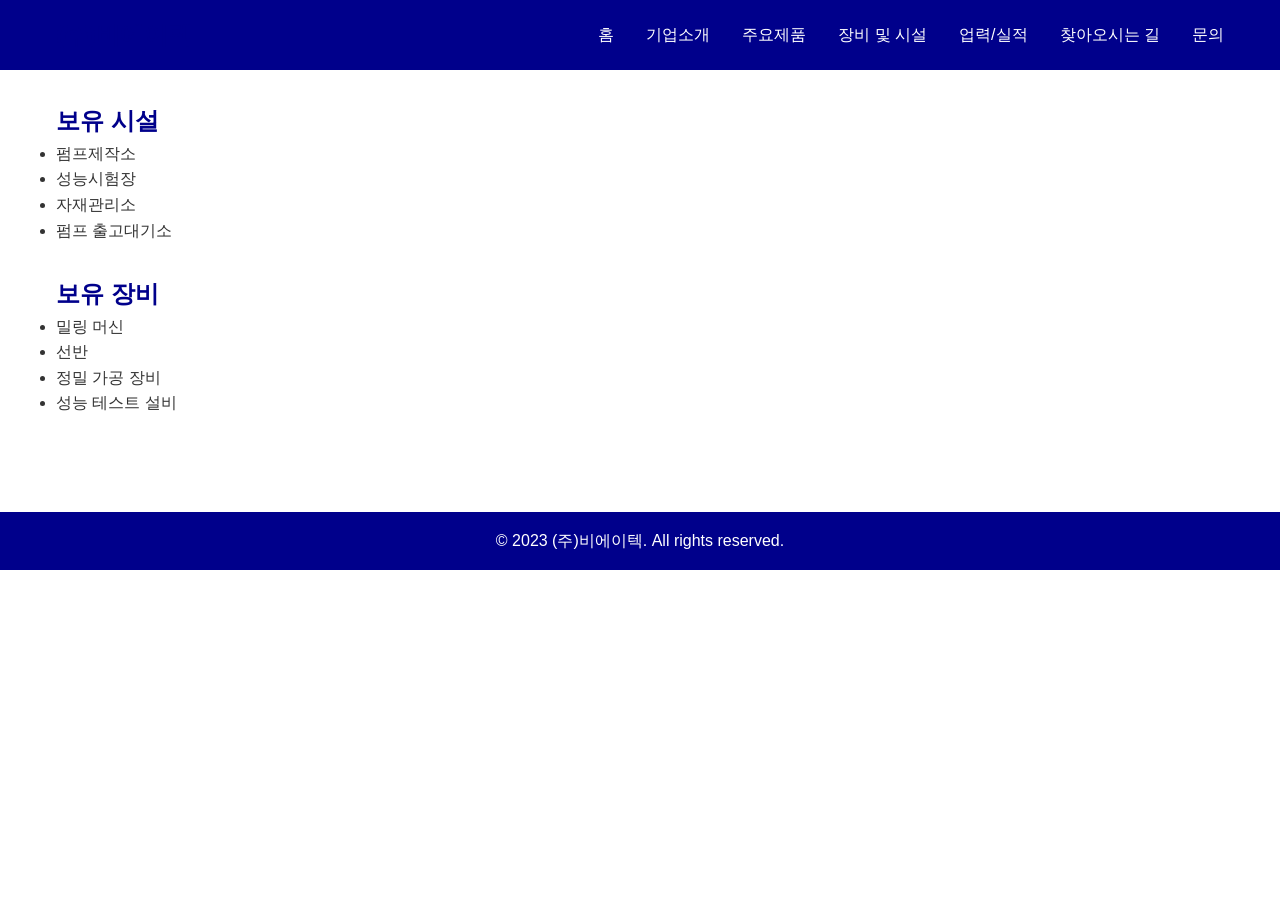
==== equipment.html @ c4c1a829 "비에이텍 웹사이트" ====
<!DOCTYPE html>
<html lang="ko">
<head>
    <meta charset="UTF-8">
    <meta name="viewport" content="width=device-width, initial-scale=1.0">
    <title>장비 및 시설 - (주)비에이텍</title>
    <link rel="stylesheet" href="styles.css">
</head>
<body>
    <header>
        <nav>
            <div class="logo">
                <h1>(주)비에이텍</h1>
            </div>
            <ul class="nav-menu">
                <li><a href="index.html">홈</a></li>
                <li><a href="intro.html">기업소개</a></li>
                <li><a href="product.html">주요제품</a></li>
                <li><a href="equipment.html">장비 및 시설</a></li>
                <li><a href="sales_history.html">업력/실적</a></li>
                <li><a href="map.html">찾아오시는 길</a></li>
                <li><a href="inquiry.html">문의</a></li>
            </ul>
        </nav>
    </header>

    <main>
        <section class="facilities">
            <h2>보유 시설</h2>
            <ul>
                <li>펌프제작소</li>
                <li>성능시험장</li>
                <li>자재관리소</li>
                <li>펌프 출고대기소</li>
            </ul>
        </section>

        <section class="equipment">
            <h2>보유 장비</h2>
            <ul>
                <li>밀링 머신</li>
                <li>선반</li>
                <li>정밀 가공 장비</li>
                <li>성능 테스트 설비</li>
            </ul>
        </section>
    </main>

    <footer>
        <p>&copy; 2023 (주)비에이텍. All rights reserved.</p>
    </footer>

    <script src="script.js"></script>
</body>
</html>
---- styles.css ----
/* Reset and Base Styles */
* {
    margin: 0;
    padding: 0;
    box-sizing: border-box;
}

body {
    font-family: 'Arial', sans-serif;
    line-height: 1.6;
    color: #333;
    background-color: #fff;
}

h1, h2, h3 {
    color: #00008B; /* Deep Blue */
}

/* Header and Navigation */
header {
    background-color: #00008B;
    color: #fff;
    padding: 1rem 0;
}

nav {
    display: flex;
    justify-content: space-between;
    align-items: center;
    max-width: 1200px;
    margin: 0 auto;
    padding: 0 1rem;
}

.logo h1 {
    font-size: 1.5rem;
}

.nav-menu {
    list-style: none;
    display: flex;
}

.nav-menu li {
    margin-left: 2rem;
}

.nav-menu a {
    color: #fff;
    text-decoration: none;
    transition: color 0.3s;
}

.nav-menu a:hover {
    color: #ccc;
}

/* Main Content */
main {
    max-width: 1200px;
    margin: 0 auto;
    padding: 2rem 1rem;
}

section {
    margin-bottom: 2rem;
    opacity: 0;
    transform: translateY(20px);
    transition: opacity 0.6s, transform 0.6s;
}

section.fade-in {
    opacity: 1;
    transform: translateY(0);
}

/* Hero Section */
.hero {
    text-align: center;
    background-color: #f0f8ff;
    padding: 4rem 1rem;
}

.hero h2 {
    font-size: 2.5rem;
    margin-bottom: 1rem;
}

.hero p {
    font-size: 1.2rem;
    margin-bottom: 2rem;
}

.hero-image {
    max-width: 100%;
    height: auto;
}

/* Quick Menu */
.quick-menu {
    text-align: center;
}

.menu-items {
    display: flex;
    justify-content: center;
    flex-wrap: wrap;
}

.menu-item {
    margin: 1rem;
    text-align: center;
}

.menu-item img {
    width: 150px;
    height: 150px;
    border-radius: 50%;
    margin-bottom: 0.5rem;
}

.menu-item a {
    text-decoration: none;
    color: #00008B;
}

/* Service Summary */
.service-summary {
    text-align: center;
    background-color: #e6f3ff;
    padding: 2rem;
    border-radius: 8px;
}

/* Products */
.product-list {
    display: flex;
    flex-wrap: wrap;
    justify-content: space-around;
}

.product-item {
    width: 300px;
    margin: 1rem;
    text-align: center;
    border: 1px solid #ddd;
    padding: 1rem;
    border-radius: 8px;
}

.product-item img {
    max-width: 100%;
    height: auto;
    margin-bottom: 1rem;
}

.btn {
    display: inline-block;
    background-color: #00008B;
    color: #fff;
    padding: 0.5rem 1rem;
    text-decoration: none;
    border-radius: 4px;
    transition: background-color 0.3s;
}

.btn:hover {
    background-color: #0000CD;
}

/* Form */
form {
    max-width: 600px;
    margin: 0 auto;
}

label {
    display: block;
    margin-top: 1rem;
}

input, textarea {
    width: 100%;
    padding: 0.5rem;
    margin-top: 0.5rem;
    border: 1px solid #ddd;
    border-radius: 4px;
}

button {
    margin-top: 1rem;
    padding: 0.75rem;
    background-color: #00008B;
    color: #fff;
    border: none;
    border-radius: 4px;
    cursor: pointer;
    transition: background-color 0.3s;
}

button:hover {
    background-color: #0000CD;
}

/* Footer */
footer {
    text-align: center;
    background-color: #00008B;
    color: #fff;
    padding: 1rem 0;
    margin-top: 2rem;
}

/* Responsive Design */
@media (max-width: 768px) {
    nav {
        flex-direction: column;
    }

    .nav-menu {
        margin-top: 1rem;
    }

    .nav-menu li {
        margin-left: 0;
        margin-right: 1rem;
    }

    .hero h2 {
        font-size: 2rem;
    }

    .product-list {
        flex-direction: column;
        align-items: center;
    }

    .product-item {
        width: 100%;
        max-width: 300px;
    }
}
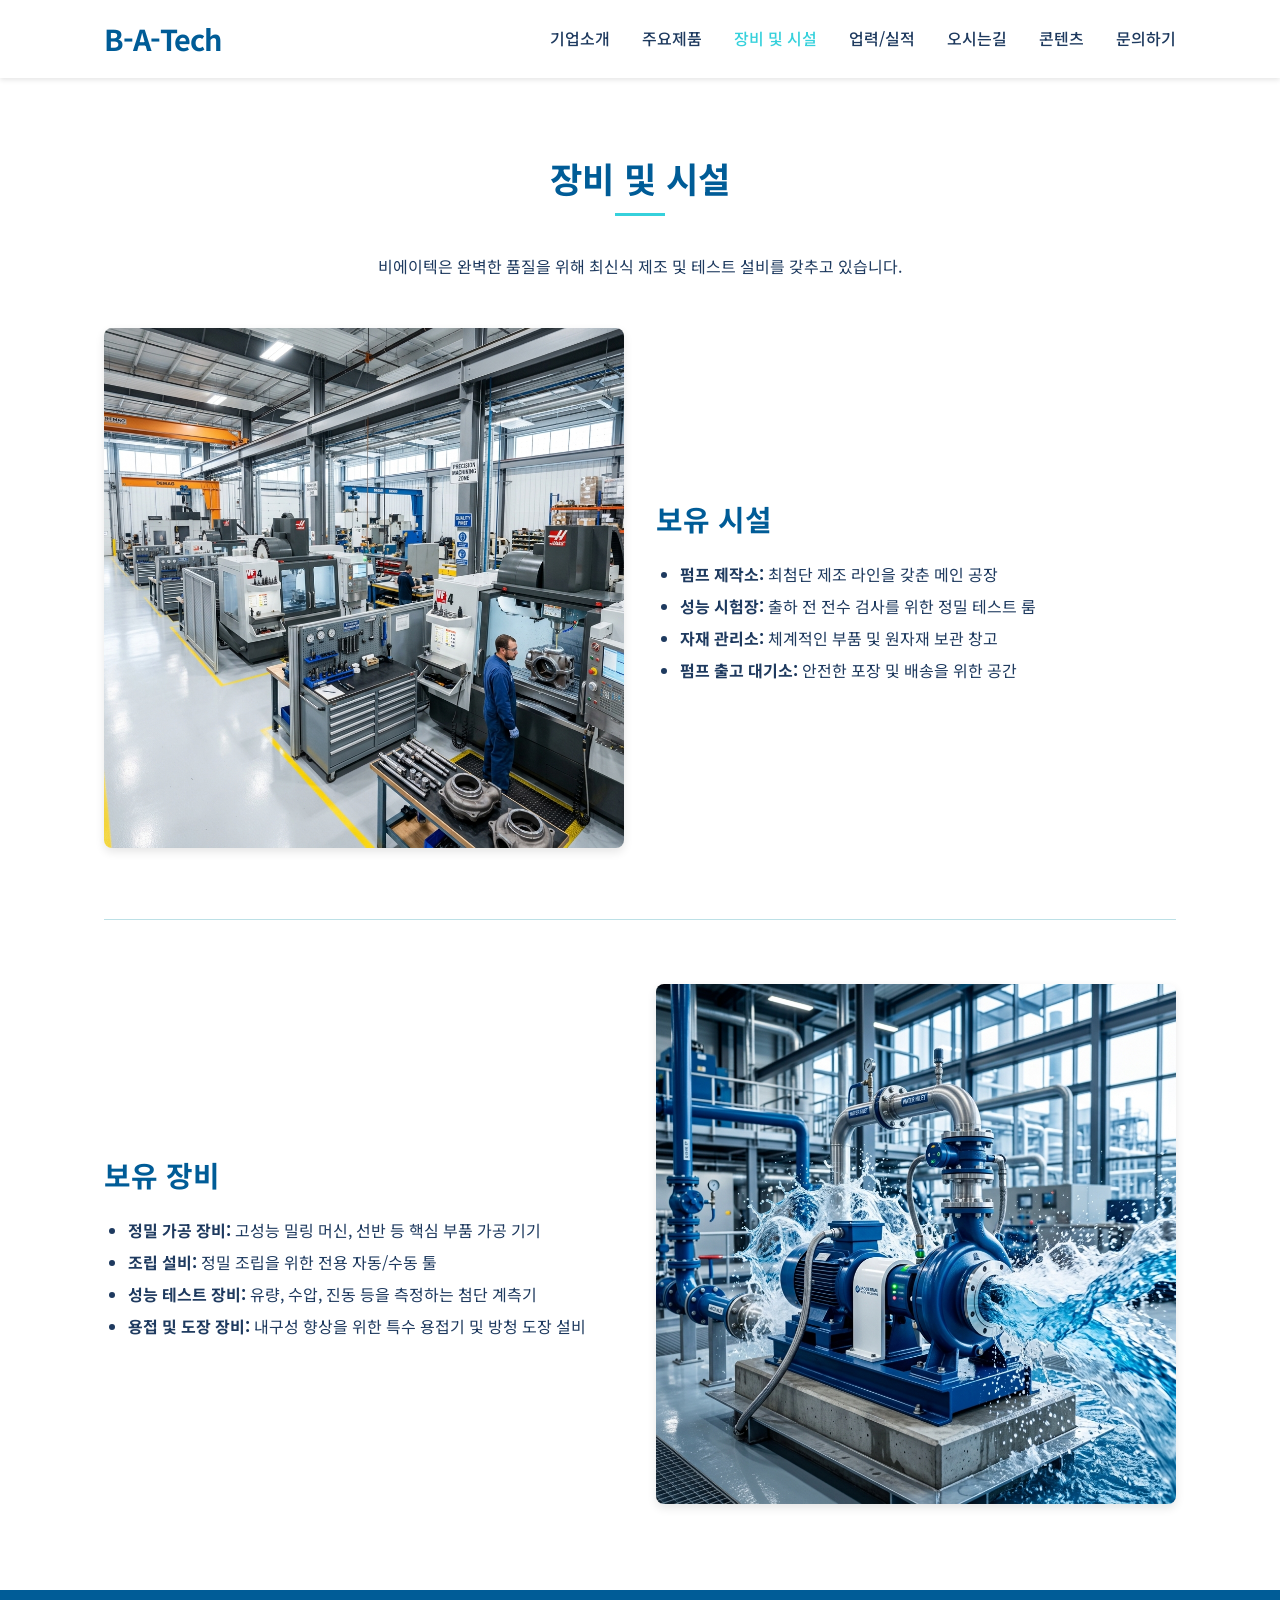
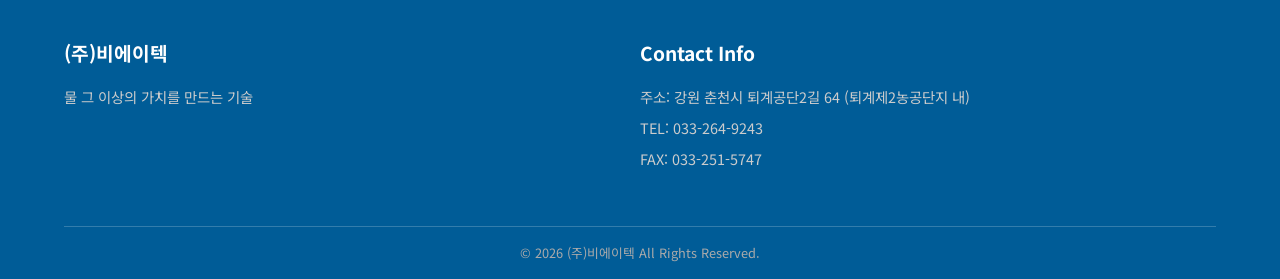
==== commit 7708c5a6: "(주)비에이텍 웹페이지" ====
--- a/equipment.html
+++ b/equipment.html
@@ -1,55 +1,94 @@
 <!DOCTYPE html>
 <html lang="ko">
 <head>
-    <meta charset="UTF-8">
-    <meta name="viewport" content="width=device-width, initial-scale=1.0">
-    <title>장비 및 시설 - (주)비에이텍</title>
-    <link rel="stylesheet" href="styles.css">
+  <meta charset="UTF-8">
+  <meta name="viewport" content="width=device-width, initial-scale=1.0">
+  <meta name="description" content="(주)비에이텍 장비 및 시설 안내. 최고 품질의 펌프를 제작하기 위한 첨단 설비">
+  <title>장비 및 시설 - (주)비에이텍</title>
+  <link rel="stylesheet" href="css/style.css">
+  <script src="js/main.js" defer></script>
 </head>
 <body>
-    <header>
-        <nav>
-            <div class="logo">
-                <h1>(주)비에이텍</h1>
-            </div>
-            <ul class="nav-menu">
-                <li><a href="index.html">홈</a></li>
-                <li><a href="intro.html">기업소개</a></li>
-                <li><a href="product.html">주요제품</a></li>
-                <li><a href="equipment.html">장비 및 시설</a></li>
-                <li><a href="sales_history.html">업력/실적</a></li>
-                <li><a href="map.html">찾아오시는 길</a></li>
-                <li><a href="inquiry.html">문의</a></li>
+  <header>
+    <nav class="navbar">
+      <div class="logo">
+        <a href="index.html">B-A-Tech</a>
+      </div>
+      <ul class="nav-links">
+        <li><a href="intro.html">기업소개</a></li>
+        <li><a href="product.html">주요제품</a></li>
+        <li><a href="equipment.html" style="color:var(--secondary-color);">장비 및 시설</a></li>
+        <li><a href="sales_history.html">업력/실적</a></li>
+        <li><a href="map.html">오시는길</a></li>
+        <li><a href="content.html">콘텐츠</a></li>
+        <li><a href="inquiry.html">문의하기</a></li>
+      </ul>
+      <div class="hamburger">
+        <div class="line1"></div>
+        <div class="line2"></div>
+        <div class="line3"></div>
+      </div>
+    </nav>
+  </header>
+  <main>
+    <section class="section fade-in">
+      <h2 class="section-title">장비 및 시설</h2>
+      <p style="text-align: center; margin-bottom: 3rem;">비에이텍은 완벽한 품질을 위해 최신식 제조 및 테스트 설비를 갖추고 있습니다.</p>
+      
+      <div style="display: flex; flex-direction: column; gap: 4rem;">
+        <!-- 시설 -->
+        <div class="fade-in" style="display: flex; flex-wrap: wrap; gap: 2rem; align-items: center;">
+          <div style="flex: 1; min-width: 300px;">
+            <img src="images/factory_facility_1778562610141.png" alt="펌프 제작소 전경" style="width: 100%; border-radius: 8px; box-shadow: 0 4px 10px rgba(0,0,0,0.1);">
+          </div>
+          <div style="flex: 1; min-width: 300px;">
+            <h3 style="color: var(--primary-color); font-size: 1.8rem; margin-bottom: 1rem;">보유 시설</h3>
+            <ul style="list-style: disc; margin-left: 1.5rem; line-height: 2;">
+              <li><strong>펌프 제작소:</strong> 최첨단 제조 라인을 갖춘 메인 공장</li>
+              <li><strong>성능 시험장:</strong> 출하 전 전수 검사를 위한 정밀 테스트 룸</li>
+              <li><strong>자재 관리소:</strong> 체계적인 부품 및 원자재 보관 창고</li>
+              <li><strong>펌프 출고 대기소:</strong> 안전한 포장 및 배송을 위한 공간</li>
             </ul>
-        </nav>
-    </header>
+          </div>
+        </div>
 
-    <main>
-        <section class="facilities">
-            <h2>보유 시설</h2>
-            <ul>
-                <li>펌프제작소</li>
-                <li>성능시험장</li>
-                <li>자재관리소</li>
-                <li>펌프 출고대기소</li>
+        <hr style="border: 0; border-top: 1px solid var(--border-color);">
+
+        <!-- 장비 -->
+        <div class="fade-in" style="display: flex; flex-wrap: wrap-reverse; gap: 2rem; align-items: center;">
+          <div style="flex: 1; min-width: 300px;">
+            <h3 style="color: var(--primary-color); font-size: 1.8rem; margin-bottom: 1rem;">보유 장비</h3>
+            <ul style="list-style: disc; margin-left: 1.5rem; line-height: 2;">
+              <li><strong>정밀 가공 장비:</strong> 고성능 밀링 머신, 선반 등 핵심 부품 가공 기기</li>
+              <li><strong>조립 설비:</strong> 정밀 조립을 위한 전용 자동/수동 툴</li>
+              <li><strong>성능 테스트 장비:</strong> 유량, 수압, 진동 등을 측정하는 첨단 계측기</li>
+              <li><strong>용접 및 도장 장비:</strong> 내구성 향상을 위한 특수 용접기 및 방청 도장 설비</li>
             </ul>
-        </section>
-
-        <section class="equipment">
-            <h2>보유 장비</h2>
-            <ul>
-                <li>밀링 머신</li>
-                <li>선반</li>
-                <li>정밀 가공 장비</li>
-                <li>성능 테스트 설비</li>
-            </ul>
-        </section>
-    </main>
-
-    <footer>
-        <p>&copy; 2023 (주)비에이텍. All rights reserved.</p>
-    </footer>
-
-    <script src="script.js"></script>
+          </div>
+          <div style="flex: 1; min-width: 300px;">
+            <img src="images/hero_water_pump_1778562478899.png" alt="정밀 가공 장비" style="width: 100%; border-radius: 8px; box-shadow: 0 4px 10px rgba(0,0,0,0.1);">
+          </div>
+        </div>
+      </div>
+    </section>
+  </main>
+  
+  <footer>
+    <div class="footer-content">
+      <div class="footer-col">
+        <h3>(주)비에이텍</h3>
+        <p>물 그 이상의 가치를 만드는 기술</p>
+      </div>
+      <div class="footer-col">
+        <h3>Contact Info</h3>
+        <p>주소: 강원 춘천시 퇴계공단2길 64 (퇴계제2농공단지 내)</p>
+        <p>TEL: 033-264-9243</p>
+        <p>FAX: 033-251-5747</p>
+      </div>
+    </div>
+    <div class="footer-bottom">
+      <p>&copy; 2026 (주)비에이텍 All Rights Reserved.</p>
+    </div>
+  </footer>
 </body>
-</html>+</html>
--- a/css/style.css
+++ b/css/style.css
@@ -0,0 +1,749 @@
+@import url('https://fonts.googleapis.com/css2?family=Noto+Sans+KR:wght@300;400;500;700&display=swap');
+
+:root {
+  --primary-color: #005C97; /* Deep Water Blue */
+  --secondary-color: #36D1DC; /* Aqua Cyan */
+  --light-bg: #F0F8FA; /* Light water tint */
+  --text-dark: #1E3A5F;
+  --text-light: #FFFFFF;
+  --border-color: #BCE0E6;
+  --hover-color: #004578;
+  --water-shadow: 0 8px 32px rgba(0, 92, 151, 0.15);
+}
+
+* {
+  margin: 0;
+  padding: 0;
+  box-sizing: border-box;
+}
+
+body {
+  font-family: 'Noto Sans KR', sans-serif;
+  color: var(--text-dark);
+  line-height: 1.6;
+  background-color: var(--text-light);
+  overflow-x: hidden;
+}
+
+a {
+  text-decoration: none;
+  color: inherit;
+}
+
+ul {
+  list-style: none;
+}
+
+/* Header */
+header {
+  background-color: var(--text-light);
+  box-shadow: 0 2px 5px rgba(0,0,0,0.1);
+  position: fixed;
+  width: 100%;
+  top: 0;
+  z-index: 1000;
+}
+
+.navbar {
+  display: flex;
+  justify-content: space-between;
+  align-items: center;
+  padding: 1rem 5%;
+  max-width: 1200px;
+  margin: 0 auto;
+}
+
+.logo a {
+  font-size: 1.8rem;
+  font-weight: 700;
+  color: var(--primary-color);
+  letter-spacing: -1px;
+}
+
+.nav-links {
+  display: flex;
+  gap: 2rem;
+}
+
+.nav-links li a {
+  font-weight: 500;
+  color: var(--text-dark);
+  transition: color 0.3s;
+}
+
+.nav-links li a:hover {
+  color: var(--secondary-color);
+}
+
+.hamburger {
+  display: none;
+  cursor: pointer;
+}
+
+.hamburger div {
+  width: 25px;
+  height: 3px;
+  background-color: var(--primary-color);
+  margin: 5px;
+  transition: all 0.3s ease;
+}
+
+/* Main Content Padding */
+main {
+  margin-top: 70px;
+  min-height: calc(100vh - 70px - 200px); /* Adjusting for header and footer */
+}
+
+/* Hero Section */
+.hero {
+  height: 80vh;
+  background-size: cover;
+  background-position: center;
+  background-attachment: fixed;
+  display: flex;
+  align-items: center;
+  justify-content: center;
+  text-align: center;
+  color: var(--text-light);
+  position: relative;
+  overflow: hidden;
+}
+
+.hero::after {
+  content: '';
+  position: absolute;
+  top: 0;
+  left: 0;
+  width: 100%;
+  height: 100%;
+  background: linear-gradient(135deg, rgba(0, 92, 151, 0.8), rgba(54, 209, 220, 0.6));
+  z-index: 1;
+}
+
+/* Water Wave Bottom Divider for Hero */
+.hero::before {
+  content: '';
+  position: absolute;
+  bottom: 0;
+  left: 0;
+  width: 100%;
+  height: 100px;
+  background: url('data:image/svg+xml;utf8,<svg viewBox="0 0 1440 320" xmlns="http://www.w3.org/2000/svg"><path fill="%23FFFFFF" fill-opacity="1" d="M0,160L48,170.7C96,181,192,203,288,192C384,181,480,139,576,144C672,149,768,203,864,224C960,245,1056,235,1152,213.3C1248,192,1344,160,1392,144L1440,128L1440,320L1392,320C1344,320,1248,320,1152,320C1056,320,960,320,864,320C768,320,672,320,576,320C480,320,384,320,288,320C192,320,96,320,48,320L0,320Z"></path></svg>') no-repeat center bottom;
+  background-size: cover;
+  z-index: 2;
+}
+
+.hero-content {
+  position: relative;
+  z-index: 2;
+  padding: 0 20px;
+}
+
+.hero-content h1 {
+  font-size: 3rem;
+  margin-bottom: 1rem;
+  text-shadow: 2px 2px 4px rgba(0,0,0,0.5);
+}
+
+.hero-content p {
+  font-size: 1.2rem;
+  margin-bottom: 2rem;
+}
+
+.btn-primary {
+  display: inline-block;
+  background: linear-gradient(135deg, var(--primary-color), var(--secondary-color));
+  color: var(--text-light);
+  padding: 12px 30px;
+  border-radius: 50px; /* Water drop pill shape */
+  font-weight: 500;
+  box-shadow: var(--water-shadow);
+  transition: all 0.3s cubic-bezier(0.25, 0.8, 0.25, 1);
+  border: none;
+}
+
+.btn-primary:hover {
+  transform: translateY(-3px);
+  box-shadow: 0 12px 40px rgba(54, 209, 220, 0.4);
+}
+
+/* Quick Menu */
+.quick-menu {
+  display: flex;
+  justify-content: center;
+  gap: 2rem;
+  padding: 4rem 5%;
+  background-color: var(--light-bg);
+}
+
+.quick-item {
+  background: var(--text-light);
+  padding: 2.5rem 2rem;
+  border-radius: 20px;
+  text-align: center;
+  box-shadow: var(--water-shadow);
+  width: 250px;
+  transition: transform 0.3s, box-shadow 0.3s;
+  border: 1px solid var(--light-bg);
+}
+
+.quick-item:hover {
+  transform: translateY(-10px);
+}
+
+.quick-item i {
+  font-size: 2.5rem;
+  color: var(--secondary-color);
+  margin-bottom: 1rem;
+}
+
+/* Sections General */
+.section {
+  padding: 5rem 5%;
+  max-width: 1200px;
+  margin: 0 auto;
+}
+
+.section-title {
+  text-align: center;
+  font-size: 2.2rem;
+  color: var(--primary-color);
+  margin-bottom: 3rem;
+  position: relative;
+}
+
+.section-title::after {
+  content: '';
+  width: 50px;
+  height: 3px;
+  background-color: var(--secondary-color);
+  position: absolute;
+  bottom: -10px;
+  left: 50%;
+  transform: translateX(-50%);
+}
+
+/* Services Summary */
+.services-grid {
+  display: grid;
+  grid-template-columns: repeat(auto-fit, minmax(300px, 1fr));
+  gap: 2rem;
+}
+
+.service-card {
+  text-align: center;
+  padding: 2rem;
+  background-color: var(--text-light);
+  border: 1px solid var(--border-color);
+  border-radius: 20px;
+  transition: transform 0.3s, box-shadow 0.3s;
+  box-shadow: 0 4px 15px rgba(0,0,0,0.03);
+}
+
+.service-card:hover {
+  transform: translateY(-5px);
+  box-shadow: var(--water-shadow);
+}
+
+.service-card img {
+  width: 100%;
+  height: 200px;
+  object-fit: cover;
+  border-radius: 15px;
+  margin-bottom: 1.5rem;
+}
+
+/* Footer */
+footer {
+  background-color: var(--primary-color);
+  color: var(--text-light);
+  padding: 3rem 5% 1rem;
+  text-align: center;
+}
+
+.footer-content {
+  display: flex;
+  justify-content: space-between;
+  flex-wrap: wrap;
+  max-width: 1200px;
+  margin: 0 auto 2rem;
+  text-align: left;
+}
+
+.footer-col {
+  flex: 1;
+  min-width: 250px;
+  margin-bottom: 1rem;
+}
+
+.footer-col h3 {
+  margin-bottom: 1rem;
+  font-size: 1.2rem;
+}
+
+.footer-col p {
+  font-size: 0.9rem;
+  color: #ccc;
+  margin-bottom: 0.5rem;
+}
+
+.footer-bottom {
+  border-top: 1px solid rgba(255,255,255,0.2);
+  padding-top: 1rem;
+  font-size: 0.8rem;
+  color: #aaa;
+}
+
+/* Animations */
+.fade-in {
+  opacity: 0;
+  transform: translateY(30px);
+  transition: opacity 0.6s ease-out, transform 0.6s ease-out;
+}
+
+.fade-in.visible {
+  opacity: 1;
+  transform: translateY(0);
+}
+
+/* Responsive */
+@media screen and (max-width: 768px) {
+  .nav-links {
+    position: fixed;
+    right: -100%;
+    top: 70px;
+    height: calc(100vh - 70px);
+    background-color: var(--text-light);
+    display: flex;
+    flex-direction: column;
+    align-items: center;
+    width: 60%;
+    transition: right 0.3s ease;
+    box-shadow: -5px 0 10px rgba(0,0,0,0.1);
+  }
+
+  .nav-links.active {
+    right: 0;
+  }
+
+  .nav-links li {
+    margin: 2rem 0;
+  }
+
+  .hamburger {
+    display: block;
+  }
+
+  .hero-content h1 {
+    font-size: 2rem;
+  }
+  
+  .quick-menu {
+    flex-direction: column;
+    align-items: center;
+  }
+  
+  .footer-content {
+    flex-direction: column;
+  }
+}
+
+/* Product Card specific */
+.product-grid {
+  display: grid;
+  grid-template-columns: repeat(auto-fit, minmax(280px, 1fr));
+  gap: 2rem;
+}
+
+.product-card {
+  background: var(--text-light);
+  border: 1px solid var(--border-color);
+  border-radius: 20px;
+  overflow: hidden;
+  text-align: center;
+  box-shadow: 0 4px 15px rgba(0,0,0,0.03);
+  transition: transform 0.3s, box-shadow 0.3s;
+}
+
+.product-card:hover {
+  transform: translateY(-5px);
+  box-shadow: var(--water-shadow);
+}
+
+.product-card img {
+  width: 100%;
+  height: 250px;
+  object-fit: cover;
+}
+
+.product-card h3 {
+  margin: 1rem 0;
+  color: var(--primary-color);
+}
+
+.product-card p {
+  padding: 0 1rem;
+  margin-bottom: 1rem;
+  font-size: 0.9rem;
+  color: #666;
+}
+
+.product-card .btn-primary {
+  margin-bottom: 1.5rem;
+}
+
+/* Map specific */
+.map-container {
+  width: 100%;
+  height: 400px;
+  background-color: var(--light-bg);
+  border-radius: 20px;
+  overflow: hidden;
+  margin-top: 2rem;
+  box-shadow: var(--water-shadow);
+}
+
+/* Forms */
+.form-group {
+  margin-bottom: 1.5rem;
+}
+
+.form-group label {
+  display: block;
+  margin-bottom: 0.5rem;
+  font-weight: 500;
+}
+
+.form-group input,
+.form-group textarea {
+  width: 100%;
+  padding: 1rem 1.2rem;
+  border: 1px solid var(--border-color);
+  border-radius: 12px;
+  font-family: inherit;
+  transition: border-color 0.3s, box-shadow 0.3s;
+}
+
+.form-group input:focus,
+.form-group textarea:focus {
+  outline: none;
+  border-color: var(--secondary-color);
+}
+
+.checkbox-group {
+  display: flex;
+  align-items: center;
+  gap: 0.5rem;
+}
+
+/* Org Chart & History */
+.org-chart {
+  display: flex;
+  justify-content: center;
+  gap: 2rem;
+  flex-wrap: wrap;
+  margin-top: 2rem;
+}
+
+.org-box {
+  background-color: var(--text-light);
+  border-top: 5px solid var(--secondary-color);
+  padding: 2rem;
+  border-radius: 20px;
+  width: 250px;
+  text-align: center;
+  box-shadow: var(--water-shadow);
+  transition: transform 0.3s;
+}
+
+.org-box:hover {
+  transform: translateY(-5px);
+}
+
+.org-box h4 {
+  color: var(--primary-color);
+  margin-bottom: 1rem;
+}
+
+.org-box ul li {
+  margin-bottom: 0.5rem;
+  font-size: 0.9rem;
+}
+
+.timeline {
+  position: relative;
+  max-width: 800px;
+  margin: 2rem auto;
+}
+
+.timeline::after {
+  content: '';
+  position: absolute;
+  width: 2px;
+  background-color: var(--secondary-color);
+  top: 0;
+  bottom: 0;
+  left: 50%;
+  margin-left: -1px;
+}
+
+.timeline-item {
+  padding: 10px 40px;
+  position: relative;
+  background-color: inherit;
+  width: 50%;
+}
+
+.timeline-item::after {
+  content: '';
+  position: absolute;
+  width: 16px;
+  height: 16px;
+  right: -8px;
+  background-color: var(--text-light);
+  border: 4px solid var(--secondary-color);
+  top: 15px;
+  border-radius: 50%;
+  z-index: 1;
+}
+
+.left {
+  left: 0;
+}
+
+.right {
+  left: 50%;
+}
+
+.right::after {
+  left: -8px;
+}
+
+.timeline-content {
+  padding: 20px 30px;
+  background-color: var(--light-bg);
+  position: relative;
+  border-radius: 6px;
+}
+
+@media screen and (max-width: 768px) {
+  .timeline::after {
+    left: 31px;
+  }
+  .timeline-item {
+    width: 100%;
+    padding-left: 70px;
+    padding-right: 25px;
+  }
+  .timeline-item::after {
+    left: 23px;
+  }
+  .right {
+    left: 0%;
+  }
+}
+
+/* Modal specific */
+.modal {
+  opacity: 0;
+  visibility: hidden;
+  transition: opacity 0.4s ease, visibility 0.4s ease;
+  position: fixed; 
+  z-index: 2000; 
+  left: 0;
+  top: 0;
+  width: 100%; 
+  height: 100%; 
+  overflow: auto; 
+  background-color: rgba(0,0,0,0.8); 
+  backdrop-filter: blur(5px);
+}
+
+.modal.show {
+  opacity: 1;
+  visibility: visible;
+}
+
+.modal-content {
+  background-color: #fefefe;
+  margin: 2% auto; 
+  padding: 0;
+  border: 1px solid #888;
+  width: 90%; 
+  height: 90%;
+  border-radius: 8px;
+  overflow: hidden;
+  position: relative;
+  box-shadow: 0 4px 20px rgba(0,0,0,0.3);
+  transform: scale(0.95) translateY(20px);
+  opacity: 0;
+  transition: transform 0.4s cubic-bezier(0.175, 0.885, 0.32, 1.275), opacity 0.4s ease;
+}
+
+.modal.show .modal-content {
+  transform: scale(1) translateY(0);
+  opacity: 1;
+}
+
+.close-btn {
+  color: var(--text-light);
+  float: right;
+  font-size: 28px;
+  font-weight: bold;
+  cursor: pointer;
+  position: absolute;
+  right: 15px;
+  top: 10px;
+  background-color: var(--primary-color);
+  width: 40px;
+  height: 40px;
+  line-height: 35px;
+  text-align: center;
+  border-radius: 50%;
+  z-index: 2001;
+}
+
+.close-btn:hover,
+.close-btn:focus {
+  background-color: var(--secondary-color);
+  text-decoration: none;
+}
+
+.pdf-viewer {
+  width: 100%;
+  height: 100%;
+  border: none;
+}
+
+/* Carousel specific */
+.carousel-container {
+  position: relative;
+  max-width: 800px;
+  margin: 0 auto;
+  overflow: hidden;
+  border-radius: 8px;
+  box-shadow: 0 4px 15px rgba(0,0,0,0.1);
+  background-color: var(--text-light);
+}
+
+.carousel-track-container {
+  overflow: hidden;
+  position: relative;
+  width: 100%;
+}
+
+.carousel-track {
+  display: flex;
+  transition: transform 0.4s ease-in-out;
+  margin: 0;
+  padding: 0;
+  list-style: none;
+}
+
+.carousel-slide {
+  min-width: 100%;
+  box-sizing: border-box;
+}
+
+.carousel-slide img {
+  width: 100%;
+  height: auto;
+  display: block;
+}
+
+.carousel-btn {
+  position: absolute;
+  top: 50%;
+  transform: translateY(-50%);
+  background: rgba(0, 51, 102, 0.7);
+  color: white;
+  border: none;
+  width: 40px;
+  height: 40px;
+  border-radius: 50%;
+  cursor: pointer;
+  z-index: 10;
+  display: flex;
+  align-items: center;
+  justify-content: center;
+  transition: background 0.3s;
+}
+
+.carousel-btn:hover {
+  background: rgba(0, 51, 102, 1);
+}
+
+.prev-btn { left: 10px; }
+.next-btn { right: 10px; }
+
+.carousel-nav {
+  display: flex;
+  justify-content: center;
+  gap: 10px;
+  padding: 15px 0;
+  position: absolute;
+  bottom: 0;
+  width: 100%;
+  background: linear-gradient(transparent, rgba(0,0,0,0.5));
+}
+
+.carousel-indicator {
+  width: 10px;
+  height: 10px;
+  border-radius: 50%;
+  border: none;
+  background: rgba(255, 255, 255, 0.5);
+  cursor: pointer;
+}
+
+.carousel-indicator.current-indicator {
+  background: white;
+}
+
+/* --- UI Enhancements --- */
+
+/* Scroll Fade-in & Slide-up Animation */
+.fade-in {
+  opacity: 0;
+  transform: translateY(40px);
+  transition: opacity 0.8s ease-out, transform 0.8s ease-out;
+}
+
+.fade-in.visible {
+  opacity: 1;
+  transform: translateY(0);
+}
+
+/* Floating Scroll to Top Button */
+#scrollTopBtn {
+  position: fixed;
+  bottom: 30px;
+  right: 30px;
+  width: 50px;
+  height: 50px;
+  border-radius: 50%;
+  background: linear-gradient(135deg, var(--primary-color), var(--secondary-color));
+  color: white;
+  border: none;
+  font-size: 1.5rem;
+  box-shadow: var(--water-shadow);
+  cursor: pointer;
+  opacity: 0;
+  visibility: hidden;
+  transform: translateY(20px);
+  transition: all 0.3s cubic-bezier(0.25, 0.8, 0.25, 1);
+  z-index: 999;
+}
+
+#scrollTopBtn.show {
+  opacity: 1;
+  visibility: visible;
+  transform: translateY(0);
+}
+
+#scrollTopBtn:hover {
+  transform: translateY(-5px);
+  box-shadow: 0 12px 40px rgba(54, 209, 220, 0.6);
+}
+
+
